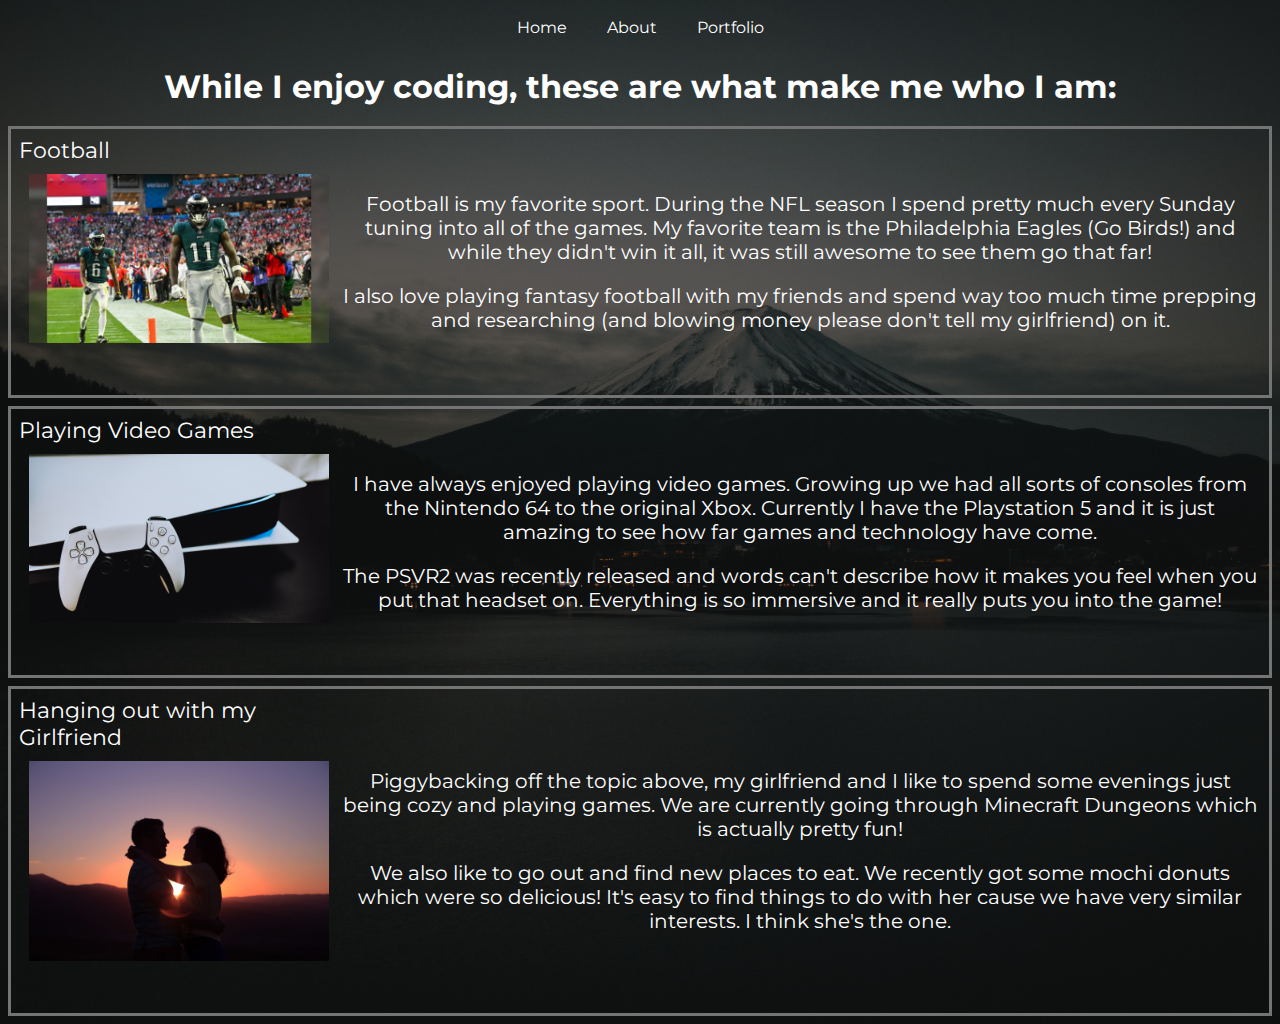
==== about.html @ 9b1c0639 "complete portfolio webpage and style it" ====
<!DOCTYPE html>
<html lang="en">
  <head>
    <meta charset="UTF-8" />
    <meta http-equiv="X-UA-Compatible" content="IE=edge" />
    <meta name="viewport" content="width=device-width, initial-scale=1.0" />
    <title>About</title>
    <link rel="stylesheet" href="style.css" />
  </head>
  <body>
    <header>
      <a href="index.html">Home</a>
      <a href="about.html">About</a>
      <a href="portfolio.html">Portfolio</a>
    </header>

    <!-- heading to showcase my interests -->
    <div class="heading">
      <strong>While I enjoy coding, these are what make me who I am:</strong>
    </div>

    <!-- section about football -->
    <div class="container">
      <div class="img-title">
        <div class="title">Football</div>
        <img src="images/eagles.webp" alt="Eagles during SB LVII" />
      </div>
      <div class="subtext">
        <p>
          Football is my favorite sport. During the NFL season I spend pretty
          much every Sunday tuning into all of the games. My favorite team is
          the Philadelphia Eagles (Go Birds!) and while they didn't win it all,
          it was still awesome to see them go that far!
        </p>
        <p>
          I also love playing fantasy football with my friends and spend way too
          much time prepping and researching (and blowing money please don't
          tell my girlfriend) on it.
        </p>
      </div>
    </div>

    <!-- section about video games -->
    <div class="container">
      <div class="img-title">
        <div class="title">Playing Video Games</div>
        <img src="images/ps5.jpg" alt="Playstation 5" />
      </div>
      <div class="subtext">
        <p>
          I have always enjoyed playing video games. Growing up we had all sorts
          of consoles from the Nintendo 64 to the original Xbox. Currently I
          have the Playstation 5 and it is just amazing to see how far games and
          technology have come.
        </p>
        <p>
          The PSVR2 was recently released and words can't describe how it makes
          you feel when you put that headset on. Everything is so immersive and
          it really puts you into the game!
        </p>
      </div>
    </div>

    <!-- section about girlfriend -->
    <div class="container">
      <div class="img-title">
        <div class="title">Hanging out with my Girlfriend</div>
        <img src="images/love.jpg" alt="Couple engaging" />
      </div>
      <div class="subtext">
        <p>
          Piggybacking off the topic above, my girlfriend and I like to spend
          some evenings just being cozy and playing games. We are currently
          going through Minecraft Dungeons which is actually pretty fun!
        </p>
        <p>
          We also like to go out and find new places to eat. We recently got
          some mochi donuts which were so delicious! It's easy to find things to
          do with her cause we have very similar interests. I think she's the
          one.
        </p>
      </div>
    </div>
  </body>
</html>
---- style.css ----
@import url('https://fonts.googleapis.com/css2?family=Montserrat&display=swap');

body {
    color: white;
    background-image: url(images/fuji.jpg);
    background-color: rgb(116, 116, 116);
    background-size: cover;
    background-repeat: no-repeat;
    background-blend-mode: multiply;
    font-family: 'Montserrat';
}

img {
    width: 300px;
    padding: 10px 10px 40px 10px;
}

header {
    display: flex;
    justify-content: center;
}

a {
    text-decoration: none;
    margin: 10px 20px;
}

a:link {
    color: white;
}

a:visited {
    color: white;
}

a:hover {
    color: rgb(186, 0, 0);
}

main {
    margin: auto;
    text-align: center;
    padding: 10% 0;
}

.name {
    font-size: 4rem;
}

.mission-statement {
    padding-top: 16px;
    font-size: 24px;
}

.quote {
    padding: 120px 0px;
    font-size: 20px;                     
}

.heading {
    text-align: center;
    font-size: 2em;
    padding: 20px;
}

.container {
    display: flex;
    justify-content: center;
    border: solid;
    border-color:rgb(116, 116, 116);
    padding: 8px;
    margin-bottom: 8px;
}

.title {
    font-size: 22px;
}

.subtext {
    font-size: 20px;
    text-align: center;
    margin: auto;
}

.card {
    /* Add shadows to create the "card" effect */
    box-shadow: 0 4px 8px 0 rgba(0, 0, 0, 0.2);
    transition: 0.3s;
    width: 25%;
    background-color: rgba(0, 0, 0, 0.452);
    display: flex;
    flex-direction: column;
    align-items: center;
    text-align: center;
    padding: 8px;
  }
  
  /* On mouse-over, add a deeper shadow */
.card:hover {
    box-shadow: 0 8px 16px 0 rgba(255, 255, 255, 0.2);
}
  
  /* Add some padding inside the card container */
.content {
    padding: 2px 16px;
}

.card {
    margin: 12px;
}

.project {
    display: flex;
    justify-content: center;
}
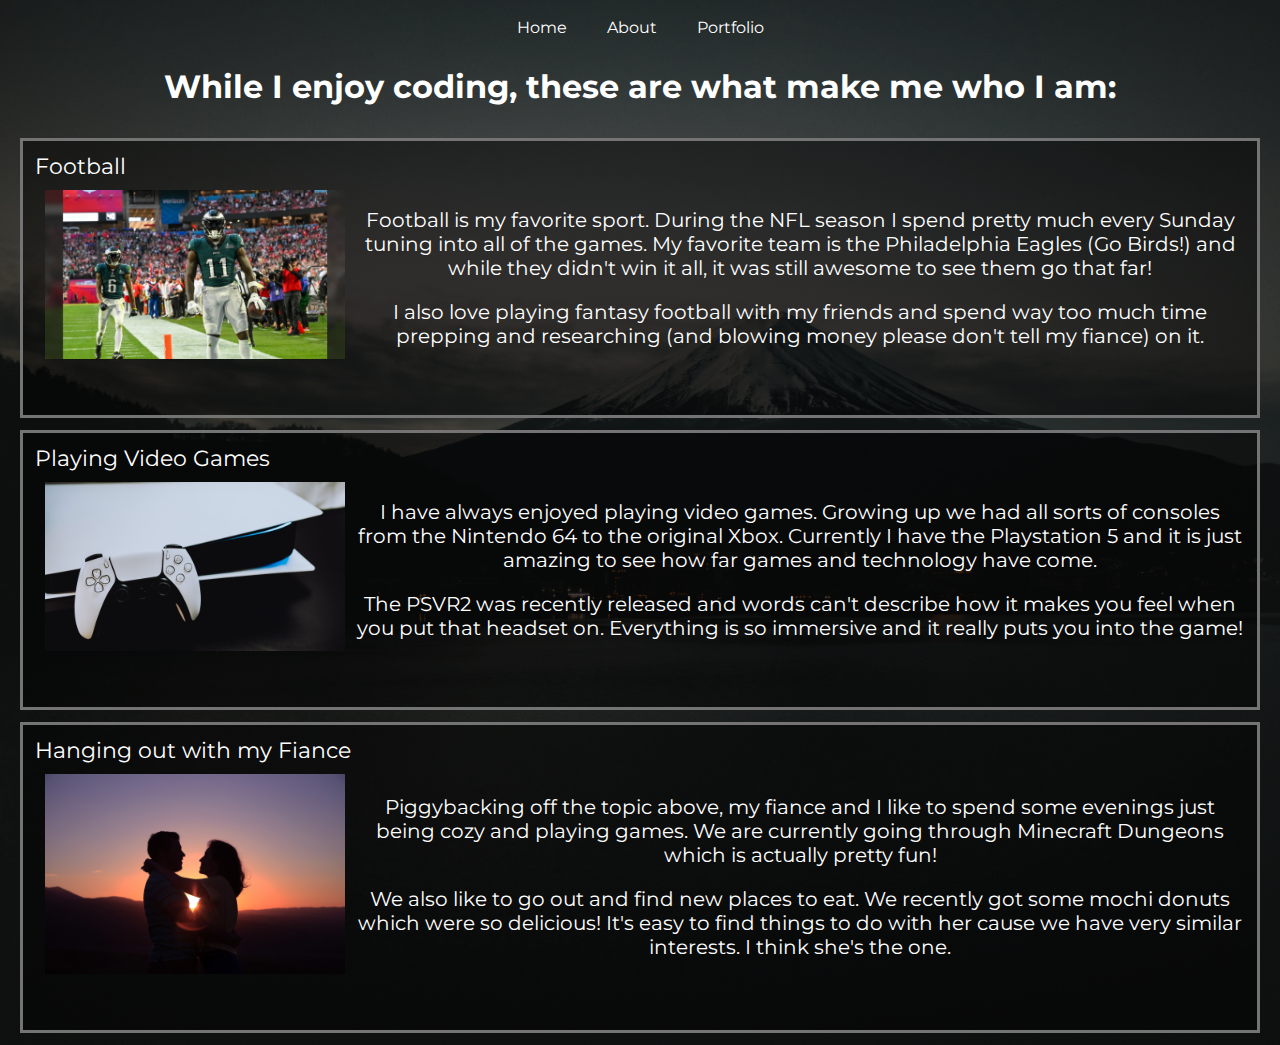
==== commit 3eb8562f: "wording changes to overall project" ====
--- a/about.html
+++ b/about.html
@@ -35,7 +35,7 @@
         <p>
           I also love playing fantasy football with my friends and spend way too
           much time prepping and researching (and blowing money please don't
-          tell my girlfriend) on it.
+          tell my fiance) on it.
         </p>
       </div>
     </div>
@@ -61,17 +61,17 @@
       </div>
     </div>
 
-    <!-- section about girlfriend -->
+    <!-- section about fiance -->
     <div class="container">
       <div class="img-title">
-        <div class="title">Hanging out with my Girlfriend</div>
+        <div class="title">Hanging out with my Fiance</div>
         <img src="images/love.jpg" alt="Couple engaging" />
       </div>
       <div class="subtext">
         <p>
-          Piggybacking off the topic above, my girlfriend and I like to spend
-          some evenings just being cozy and playing games. We are currently
-          going through Minecraft Dungeons which is actually pretty fun!
+          Piggybacking off the topic above, my fiance and I like to spend some
+          evenings just being cozy and playing games. We are currently going
+          through Minecraft Dungeons which is actually pretty fun!
         </p>
         <p>
           We also like to go out and find new places to eat. We recently got
--- a/style.css
+++ b/style.css
@@ -68,8 +68,9 @@
     justify-content: center;
     border: solid;
     border-color:rgb(116, 116, 116);
-    padding: 8px;
-    margin-bottom: 8px;
+    padding: 12px;
+    margin: 12px;
+    background-color: rgba(0, 0, 0, 0.452);
 }
 
 .title {
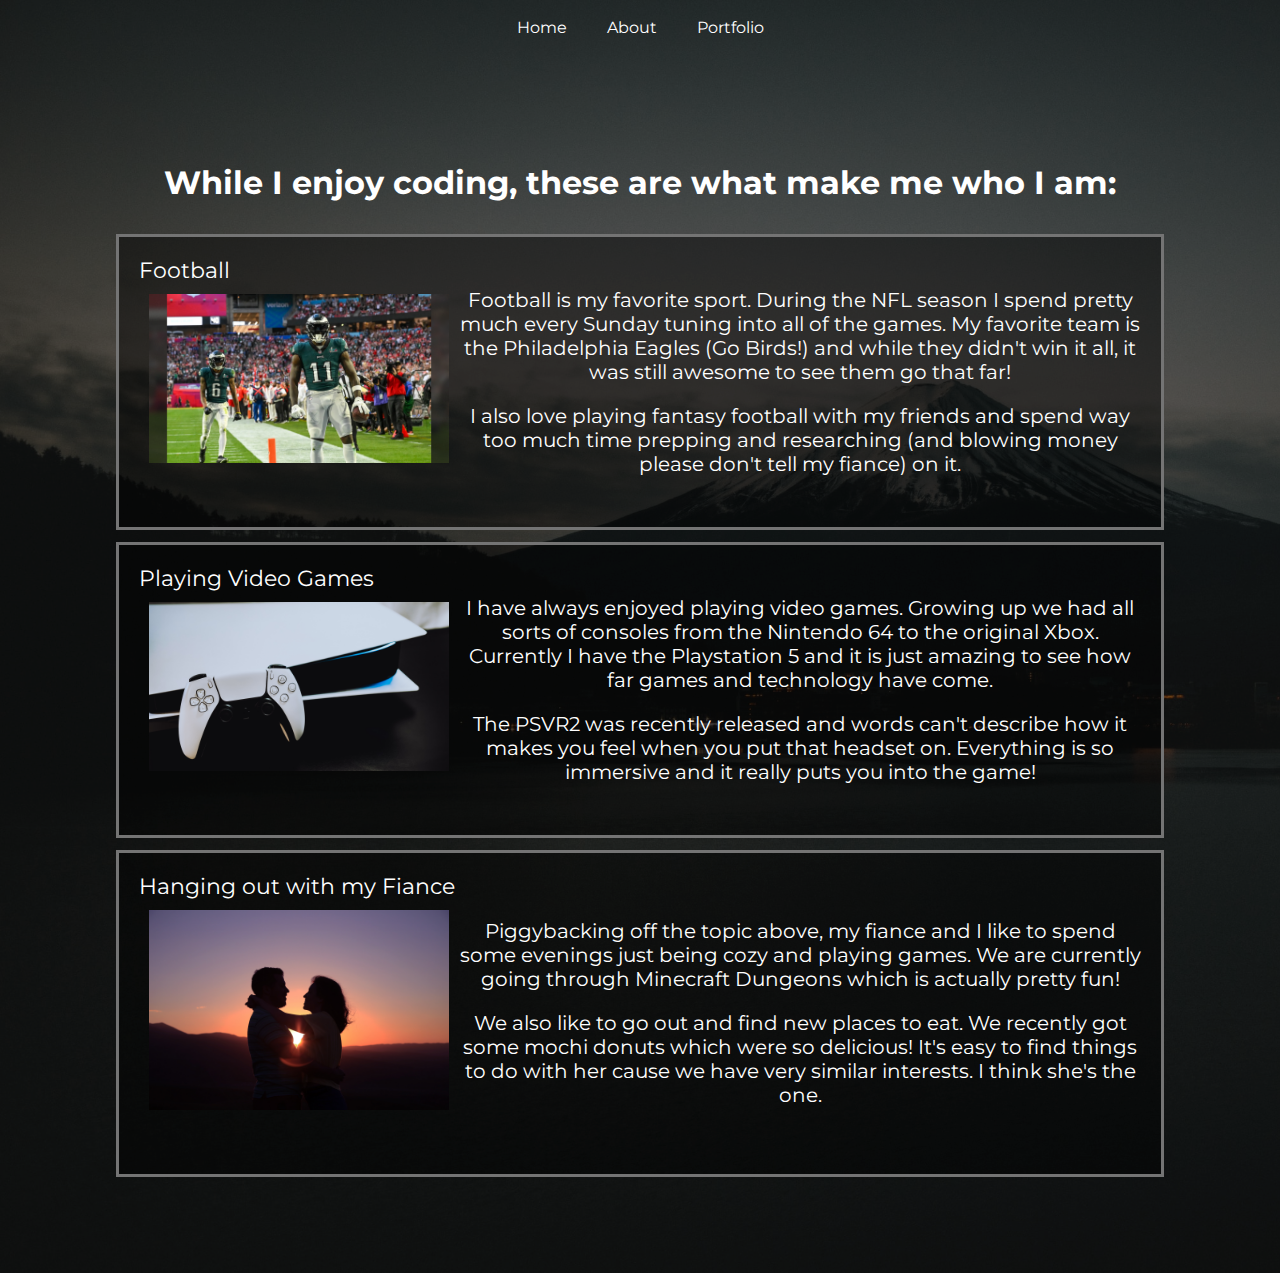
==== commit 4a09ae8f: "add margin to about page and write README" ====
--- a/about.html
+++ b/about.html
@@ -14,71 +14,73 @@
       <a href="portfolio.html">Portfolio</a>
     </header>
 
-    <!-- heading to showcase my interests -->
-    <div class="heading">
-      <strong>While I enjoy coding, these are what make me who I am:</strong>
-    </div>
+    <div class="about-body">
+      <!-- heading to showcase my interests -->
+      <div class="heading">
+        <strong>While I enjoy coding, these are what make me who I am:</strong>
+      </div>
 
-    <!-- section about football -->
-    <div class="container">
-      <div class="img-title">
-        <div class="title">Football</div>
-        <img src="images/eagles.webp" alt="Eagles during SB LVII" />
+      <!-- section about football -->
+      <div class="container">
+        <div class="img-title">
+          <div class="title">Football</div>
+          <img src="images/eagles.webp" alt="Eagles during SB LVII" />
+        </div>
+        <div class="subtext">
+          <p>
+            Football is my favorite sport. During the NFL season I spend pretty
+            much every Sunday tuning into all of the games. My favorite team is
+            the Philadelphia Eagles (Go Birds!) and while they didn't win it
+            all, it was still awesome to see them go that far!
+          </p>
+          <p>
+            I also love playing fantasy football with my friends and spend way
+            too much time prepping and researching (and blowing money please
+            don't tell my fiance) on it.
+          </p>
+        </div>
       </div>
-      <div class="subtext">
-        <p>
-          Football is my favorite sport. During the NFL season I spend pretty
-          much every Sunday tuning into all of the games. My favorite team is
-          the Philadelphia Eagles (Go Birds!) and while they didn't win it all,
-          it was still awesome to see them go that far!
-        </p>
-        <p>
-          I also love playing fantasy football with my friends and spend way too
-          much time prepping and researching (and blowing money please don't
-          tell my fiance) on it.
-        </p>
+
+      <!-- section about video games -->
+      <div class="container">
+        <div class="img-title">
+          <div class="title">Playing Video Games</div>
+          <img src="images/ps5.jpg" alt="Playstation 5" />
+        </div>
+        <div class="subtext">
+          <p>
+            I have always enjoyed playing video games. Growing up we had all
+            sorts of consoles from the Nintendo 64 to the original Xbox.
+            Currently I have the Playstation 5 and it is just amazing to see how
+            far games and technology have come.
+          </p>
+          <p>
+            The PSVR2 was recently released and words can't describe how it
+            makes you feel when you put that headset on. Everything is so
+            immersive and it really puts you into the game!
+          </p>
+        </div>
       </div>
-    </div>
 
-    <!-- section about video games -->
-    <div class="container">
-      <div class="img-title">
-        <div class="title">Playing Video Games</div>
-        <img src="images/ps5.jpg" alt="Playstation 5" />
-      </div>
-      <div class="subtext">
-        <p>
-          I have always enjoyed playing video games. Growing up we had all sorts
-          of consoles from the Nintendo 64 to the original Xbox. Currently I
-          have the Playstation 5 and it is just amazing to see how far games and
-          technology have come.
-        </p>
-        <p>
-          The PSVR2 was recently released and words can't describe how it makes
-          you feel when you put that headset on. Everything is so immersive and
-          it really puts you into the game!
-        </p>
-      </div>
-    </div>
-
-    <!-- section about fiance -->
-    <div class="container">
-      <div class="img-title">
-        <div class="title">Hanging out with my Fiance</div>
-        <img src="images/love.jpg" alt="Couple engaging" />
-      </div>
-      <div class="subtext">
-        <p>
-          Piggybacking off the topic above, my fiance and I like to spend some
-          evenings just being cozy and playing games. We are currently going
-          through Minecraft Dungeons which is actually pretty fun!
-        </p>
-        <p>
-          We also like to go out and find new places to eat. We recently got
-          some mochi donuts which were so delicious! It's easy to find things to
-          do with her cause we have very similar interests. I think she's the
-          one.
-        </p>
+      <!-- section about fiance -->
+      <div class="container">
+        <div class="img-title">
+          <div class="title">Hanging out with my Fiance</div>
+          <img src="images/love.jpg" alt="Couple engaging" />
+        </div>
+        <div class="subtext">
+          <p>
+            Piggybacking off the topic above, my fiance and I like to spend some
+            evenings just being cozy and playing games. We are currently going
+            through Minecraft Dungeons which is actually pretty fun!
+          </p>
+          <p>
+            We also like to go out and find new places to eat. We recently got
+            some mochi donuts which were so delicious! It's easy to find things
+            to do with her cause we have very similar interests. I think she's
+            the one.
+          </p>
+        </div>
       </div>
     </div>
   </body>
--- a/style.css
+++ b/style.css
@@ -68,7 +68,7 @@
     justify-content: center;
     border: solid;
     border-color:rgb(116, 116, 116);
-    padding: 12px;
+    padding: 20px;
     margin: 12px;
     background-color: rgba(0, 0, 0, 0.452);
 }
@@ -113,4 +113,8 @@
 .project {
     display: flex;
     justify-content: center;
+}
+
+.about-body {
+    margin: 6em;
 }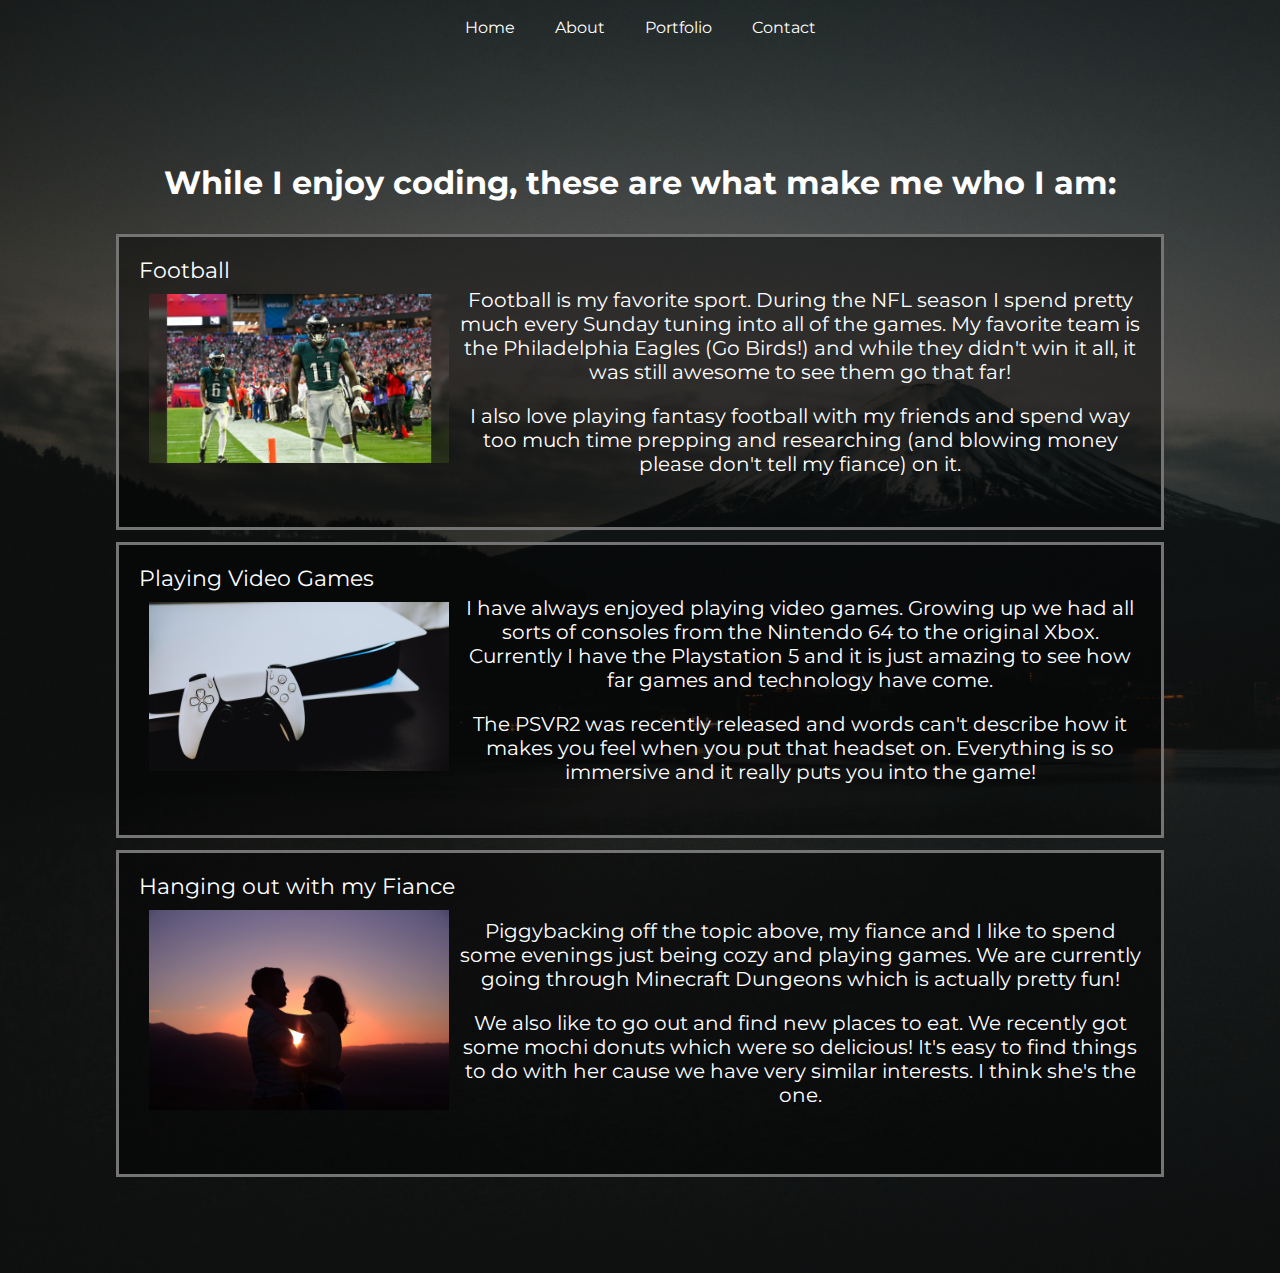
==== commit 43c6d150: "create contact page" ====
--- a/about.html
+++ b/about.html
@@ -12,6 +12,7 @@
       <a href="index.html">Home</a>
       <a href="about.html">About</a>
       <a href="portfolio.html">Portfolio</a>
+      <a href="contact.html">Contact</a>
     </header>
 
     <div class="about-body">
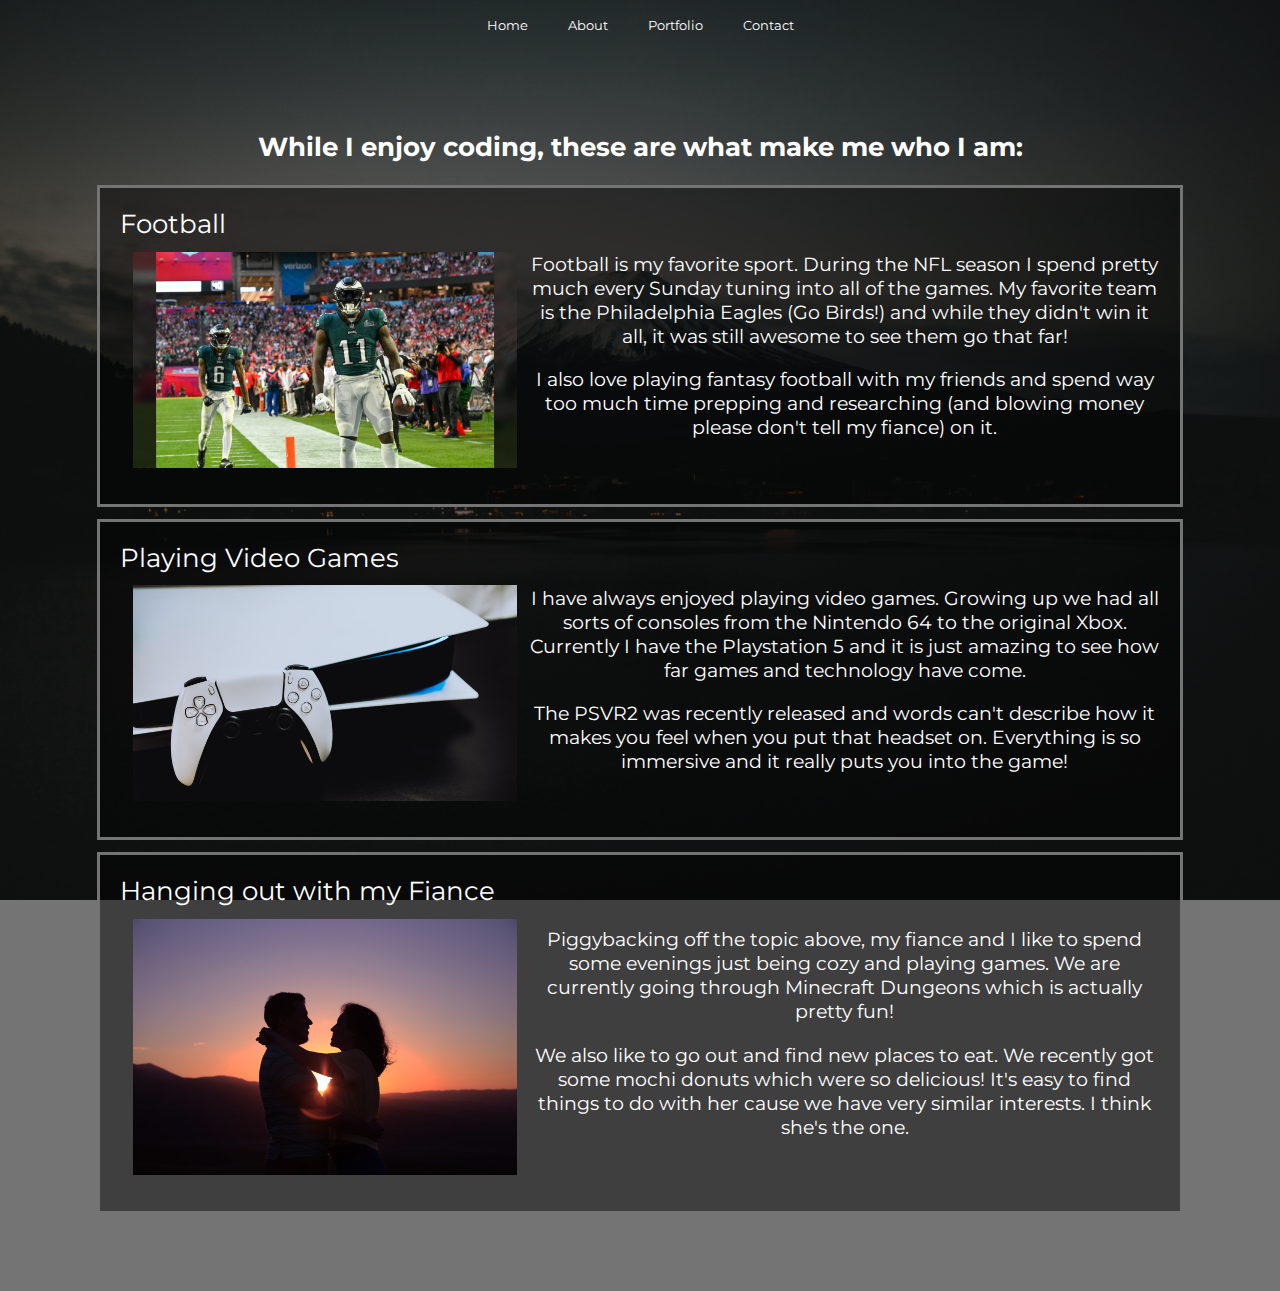
==== commit 1c12faa6: "make about page responsive and add media query to properly fit phone screen" ====
--- a/about.html
+++ b/about.html
@@ -23,7 +23,7 @@
 
       <!-- section about football -->
       <div class="container">
-        <div class="img-title">
+        <div>
           <div class="title">Football</div>
           <img src="images/eagles.webp" alt="Eagles during SB LVII" />
         </div>
@@ -44,7 +44,7 @@
 
       <!-- section about video games -->
       <div class="container">
-        <div class="img-title">
+        <div>
           <div class="title">Playing Video Games</div>
           <img src="images/ps5.jpg" alt="Playstation 5" />
         </div>
@@ -65,7 +65,7 @@
 
       <!-- section about fiance -->
       <div class="container">
-        <div class="img-title">
+        <div>
           <div class="title">Hanging out with my Fiance</div>
           <img src="images/love.jpg" alt="Couple engaging" />
         </div>
--- a/style.css
+++ b/style.css
@@ -2,22 +2,24 @@
 
 body {
     color: white;
-    background-image: url(images/fuji.jpg);
+    background: url(images/fuji.jpg) no-repeat center center fixed;
     background-color: rgb(116, 116, 116);
     background-size: cover;
-    background-repeat: no-repeat;
     background-blend-mode: multiply;
     font-family: 'Montserrat';
+    font-size: 1vw;
 }
 
 img {
-    width: 300px;
-    padding: 10px 10px 40px 10px;
+    /* width: 300px; */
+    width: 30em;
+    padding: 1em;
 }
 
 header {
     display: flex;
     justify-content: center;
+    font-size: 1em;
 }
 
 a {
@@ -37,30 +39,33 @@
     color: rgb(186, 0, 0);
 }
 
-main {
+.home {
     margin: auto;
     text-align: center;
     padding: 10% 0;
 }
 
 .name {
-    font-size: 4rem;
+    font-size: 5em;
 }
 
 .mission-statement {
-    padding-top: 16px;
-    font-size: 24px;
+    /* padding-top: 16px; */
+    padding-top: 2%;
+    font-size: 2em;
 }
 
 .quote {
-    padding: 120px 0px;
-    font-size: 20px;                     
+    /* padding: 120px 0px; */
+    padding: 5% 0;
+    font-size: 1.5em;                     
 }
 
 .heading {
     text-align: center;
     font-size: 2em;
-    padding: 20px;
+    /* padding: 20px; */
+    padding: 1%;
 }
 
 .container {
@@ -74,13 +79,34 @@
 }
 
 .title {
-    font-size: 22px;
+    /* font-size: 22px; */
+    font-size: 2em;
 }
 
 .subtext {
-    font-size: 20px;
+    font-size: 1.5em;
     text-align: center;
     margin: auto;
+}
+
+@media(max-width: 480px) {
+    .heading {
+        font-size: 20px;
+    }
+    .title {
+        font-size: 18px;
+        text-align: center;
+    }
+    .container {
+        flex-direction: column;
+        align-items: center;
+    }
+    img {
+        width: 60em;
+    }
+    .subtext {
+        font-size: 12px;
+    }
 }
 
 .card {
